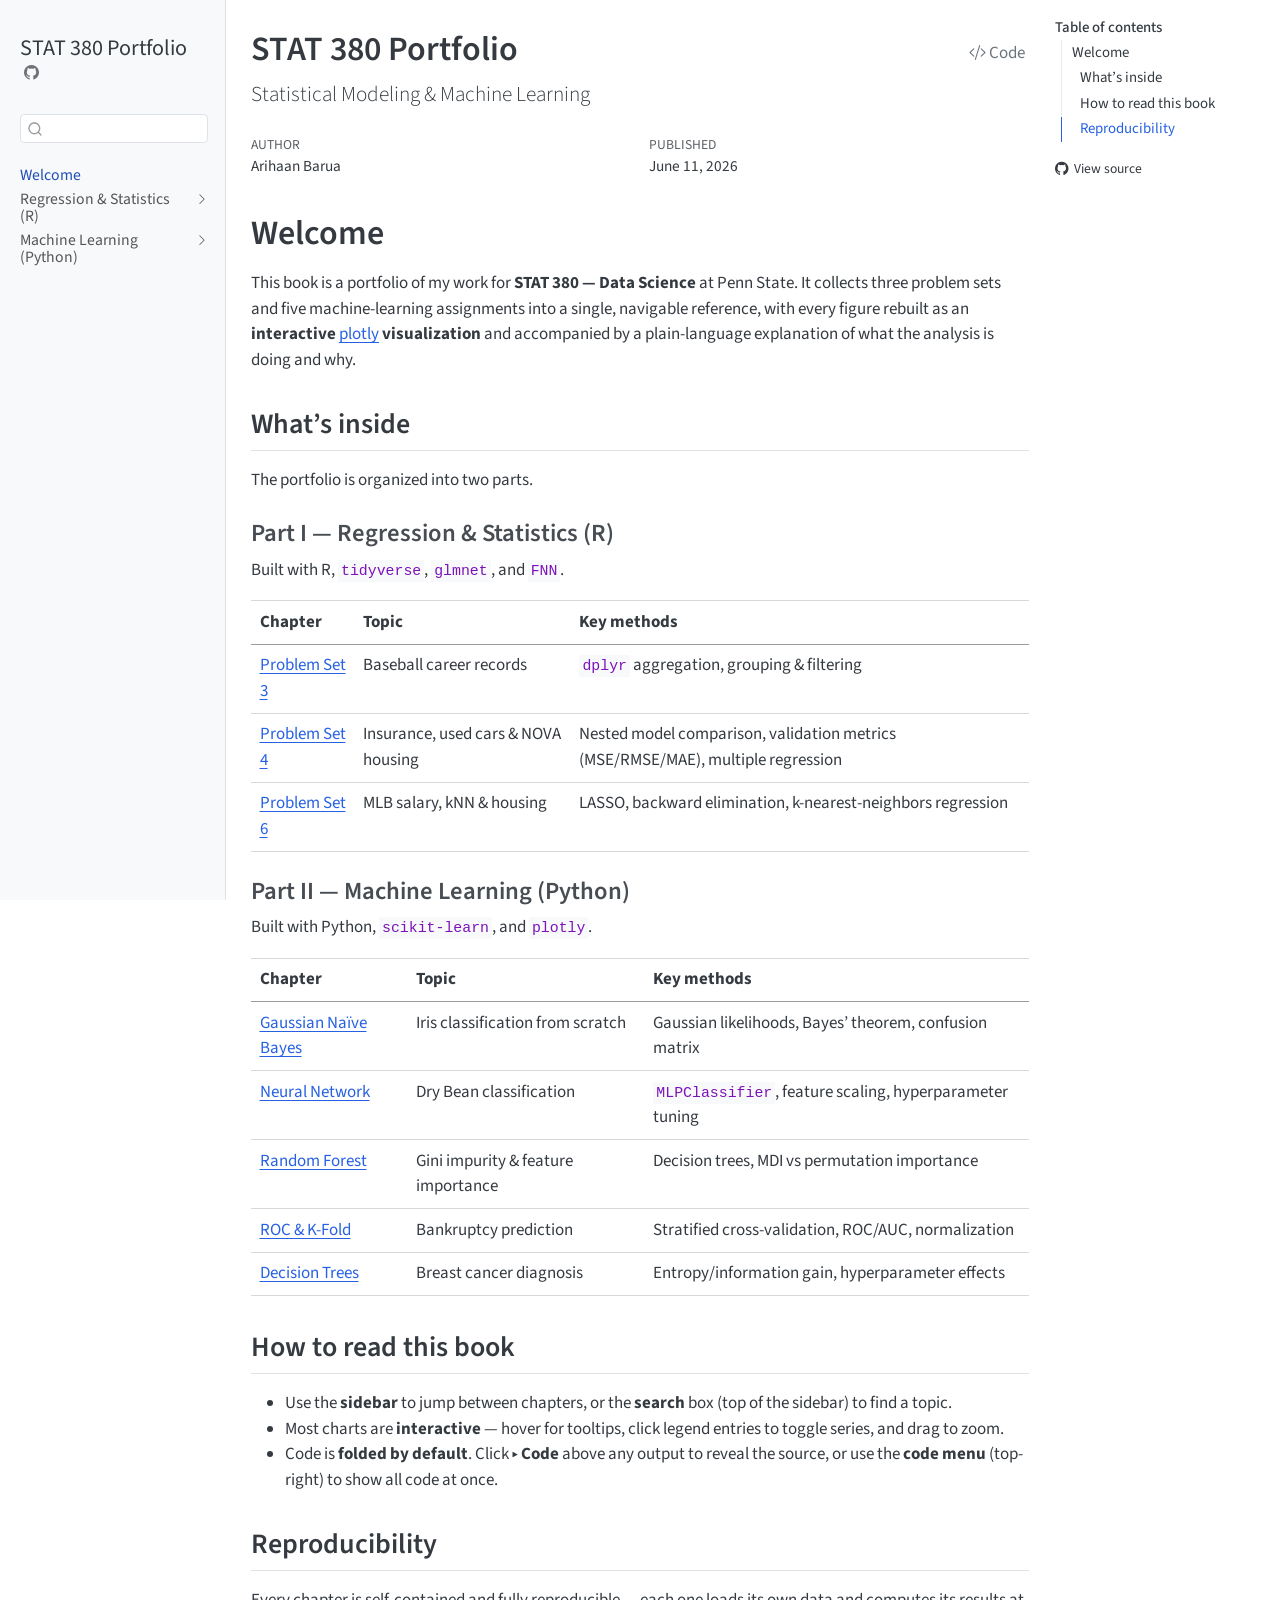
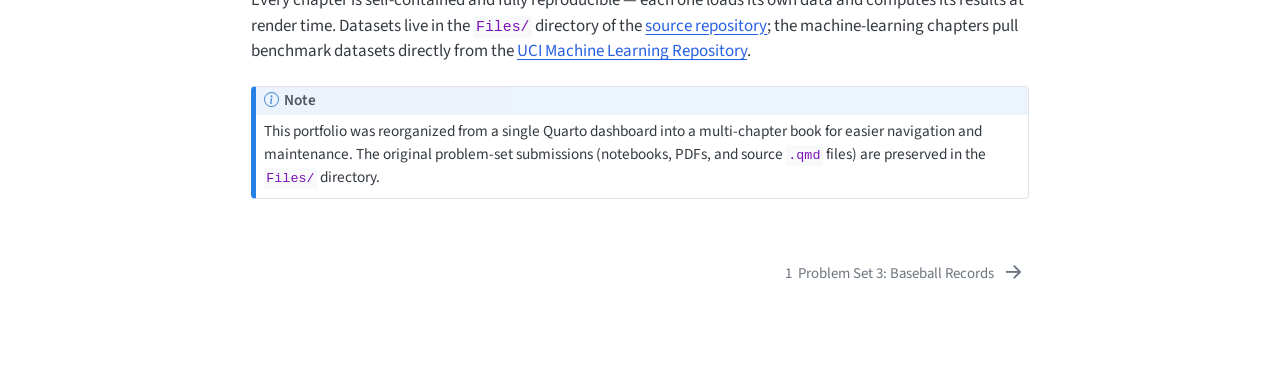
==== index.html @ 89897e80 "Built site for gh-pages" ====
<!DOCTYPE html>
<html xmlns="http://www.w3.org/1999/xhtml" lang="en" xml:lang="en"><head>

<meta charset="utf-8">
<meta name="generator" content="quarto-1.7.32">

<meta name="viewport" content="width=device-width, initial-scale=1.0, user-scalable=yes">

<meta name="author" content="Arihaan Barua">
<meta name="dcterms.date" content="2026-06-11">

<title>STAT 380 Portfolio</title>
<style>
code{white-space: pre-wrap;}
span.smallcaps{font-variant: small-caps;}
div.columns{display: flex; gap: min(4vw, 1.5em);}
div.column{flex: auto; overflow-x: auto;}
div.hanging-indent{margin-left: 1.5em; text-indent: -1.5em;}
ul.task-list{list-style: none;}
ul.task-list li input[type="checkbox"] {
  width: 0.8em;
  margin: 0 0.8em 0.2em -1em; /* quarto-specific, see https://github.com/quarto-dev/quarto-cli/issues/4556 */ 
  vertical-align: middle;
}
/* CSS for syntax highlighting */
html { -webkit-text-size-adjust: 100%; }
pre > code.sourceCode { white-space: pre; position: relative; }
pre > code.sourceCode > span { display: inline-block; line-height: 1.25; }
pre > code.sourceCode > span:empty { height: 1.2em; }
.sourceCode { overflow: visible; }
code.sourceCode > span { color: inherit; text-decoration: inherit; }
div.sourceCode { margin: 1em 0; }
pre.sourceCode { margin: 0; }
@media screen {
div.sourceCode { overflow: auto; }
}
@media print {
pre > code.sourceCode { white-space: pre-wrap; }
pre > code.sourceCode > span { text-indent: -5em; padding-left: 5em; }
}
pre.numberSource code
  { counter-reset: source-line 0; }
pre.numberSource code > span
  { position: relative; left: -4em; counter-increment: source-line; }
pre.numberSource code > span > a:first-child::before
  { content: counter(source-line);
    position: relative; left: -1em; text-align: right; vertical-align: baseline;
    border: none; display: inline-block;
    -webkit-touch-callout: none; -webkit-user-select: none;
    -khtml-user-select: none; -moz-user-select: none;
    -ms-user-select: none; user-select: none;
    padding: 0 4px; width: 4em;
  }
pre.numberSource { margin-left: 3em;  padding-left: 4px; }
div.sourceCode
  {   }
@media screen {
pre > code.sourceCode > span > a:first-child::before { text-decoration: underline; }
}
</style>


<script src="site_libs/quarto-nav/quarto-nav.js"></script>
<script src="site_libs/quarto-nav/headroom.min.js"></script>
<script src="site_libs/clipboard/clipboard.min.js"></script>
<script src="site_libs/quarto-search/autocomplete.umd.js"></script>
<script src="site_libs/quarto-search/fuse.min.js"></script>
<script src="site_libs/quarto-search/quarto-search.js"></script>
<meta name="quarto:offset" content="./">
<link href="./chapters/01-ps3-baseball.html" rel="next">
<script src="site_libs/quarto-html/quarto.js" type="module"></script>
<script src="site_libs/quarto-html/tabsets/tabsets.js" type="module"></script>
<script src="site_libs/quarto-html/popper.min.js"></script>
<script src="site_libs/quarto-html/tippy.umd.min.js"></script>
<script src="site_libs/quarto-html/anchor.min.js"></script>
<link href="site_libs/quarto-html/tippy.css" rel="stylesheet">
<link href="site_libs/quarto-html/quarto-syntax-highlighting-37eea08aefeeee20ff55810ff984fec1.css" rel="stylesheet" id="quarto-text-highlighting-styles">
<script src="site_libs/bootstrap/bootstrap.min.js"></script>
<link href="site_libs/bootstrap/bootstrap-icons.css" rel="stylesheet">
<link href="site_libs/bootstrap/bootstrap-7c182df944cab68895208bd4b7024654.min.css" rel="stylesheet" append-hash="true" id="quarto-bootstrap" data-mode="light">
<script id="quarto-search-options" type="application/json">{
  "location": "sidebar",
  "copy-button": false,
  "collapse-after": 3,
  "panel-placement": "start",
  "type": "textbox",
  "limit": 50,
  "keyboard-shortcut": [
    "f",
    "/",
    "s"
  ],
  "show-item-context": false,
  "language": {
    "search-no-results-text": "No results",
    "search-matching-documents-text": "matching documents",
    "search-copy-link-title": "Copy link to search",
    "search-hide-matches-text": "Hide additional matches",
    "search-more-match-text": "more match in this document",
    "search-more-matches-text": "more matches in this document",
    "search-clear-button-title": "Clear",
    "search-text-placeholder": "",
    "search-detached-cancel-button-title": "Cancel",
    "search-submit-button-title": "Submit",
    "search-label": "Search"
  }
}</script>


</head>

<body class="nav-sidebar docked quarto-light">

<div id="quarto-search-results"></div>
  <header id="quarto-header" class="headroom fixed-top">
  <nav class="quarto-secondary-nav">
    <div class="container-fluid d-flex">
      <button type="button" class="quarto-btn-toggle btn" data-bs-toggle="collapse" role="button" data-bs-target=".quarto-sidebar-collapse-item" aria-controls="quarto-sidebar" aria-expanded="false" aria-label="Toggle sidebar navigation" onclick="if (window.quartoToggleHeadroom) { window.quartoToggleHeadroom(); }">
        <i class="bi bi-layout-text-sidebar-reverse"></i>
      </button>
        <nav class="quarto-page-breadcrumbs" aria-label="breadcrumb"><ol class="breadcrumb"><li class="breadcrumb-item"><a href="./index.html">Welcome</a></li></ol></nav>
        <a class="flex-grow-1" role="navigation" data-bs-toggle="collapse" data-bs-target=".quarto-sidebar-collapse-item" aria-controls="quarto-sidebar" aria-expanded="false" aria-label="Toggle sidebar navigation" onclick="if (window.quartoToggleHeadroom) { window.quartoToggleHeadroom(); }">      
        </a>
      <button type="button" class="btn quarto-search-button" aria-label="Search" onclick="window.quartoOpenSearch();">
        <i class="bi bi-search"></i>
      </button>
    </div>
  </nav>
</header>
<!-- content -->
<div id="quarto-content" class="quarto-container page-columns page-rows-contents page-layout-article">
<!-- sidebar -->
  <nav id="quarto-sidebar" class="sidebar collapse collapse-horizontal quarto-sidebar-collapse-item sidebar-navigation docked overflow-auto">
    <div class="pt-lg-2 mt-2 text-left sidebar-header">
    <div class="sidebar-title mb-0 py-0">
      <a href="./">STAT 380 Portfolio</a> 
        <div class="sidebar-tools-main">
    <a href="https://github.com/arihaanbarua/stat380-portfolio" title="Source Code" class="quarto-navigation-tool px-1" aria-label="Source Code"><i class="bi bi-github"></i></a>
</div>
    </div>
      </div>
        <div class="mt-2 flex-shrink-0 align-items-center">
        <div class="sidebar-search">
        <div id="quarto-search" class="" title="Search"></div>
        </div>
        </div>
    <div class="sidebar-menu-container"> 
    <ul class="list-unstyled mt-1">
        <li class="sidebar-item">
  <div class="sidebar-item-container"> 
  <a href="./index.html" class="sidebar-item-text sidebar-link active">
 <span class="menu-text">Welcome</span></a>
  </div>
</li>
        <li class="sidebar-item sidebar-item-section">
      <div class="sidebar-item-container"> 
            <a class="sidebar-item-text sidebar-link text-start collapsed" data-bs-toggle="collapse" data-bs-target="#quarto-sidebar-section-1" role="navigation" aria-expanded="false">
 <span class="menu-text">Regression &amp; Statistics (R)</span></a>
          <a class="sidebar-item-toggle text-start collapsed" data-bs-toggle="collapse" data-bs-target="#quarto-sidebar-section-1" role="navigation" aria-expanded="false" aria-label="Toggle section">
            <i class="bi bi-chevron-right ms-2"></i>
          </a> 
      </div>
      <ul id="quarto-sidebar-section-1" class="collapse list-unstyled sidebar-section depth1 ">  
          <li class="sidebar-item">
  <div class="sidebar-item-container"> 
  <a href="./chapters/01-ps3-baseball.html" class="sidebar-item-text sidebar-link">
 <span class="menu-text"><span class="chapter-number">1</span>&nbsp; <span class="chapter-title">Problem Set 3: Baseball Records</span></span></a>
  </div>
</li>
          <li class="sidebar-item">
  <div class="sidebar-item-container"> 
  <a href="./chapters/02-ps4-regression.html" class="sidebar-item-text sidebar-link">
 <span class="menu-text"><span class="chapter-number">2</span>&nbsp; <span class="chapter-title">Problem Set 4: Insurance, Used Cars &amp; NOVA Housing</span></span></a>
  </div>
</li>
          <li class="sidebar-item">
  <div class="sidebar-item-container"> 
  <a href="./chapters/03-ps6-models.html" class="sidebar-item-text sidebar-link">
 <span class="menu-text"><span class="chapter-number">3</span>&nbsp; <span class="chapter-title">Problem Set 6: MLB Salary, kNN &amp; Housing</span></span></a>
  </div>
</li>
      </ul>
  </li>
        <li class="sidebar-item sidebar-item-section">
      <div class="sidebar-item-container"> 
            <a class="sidebar-item-text sidebar-link text-start collapsed" data-bs-toggle="collapse" data-bs-target="#quarto-sidebar-section-2" role="navigation" aria-expanded="false">
 <span class="menu-text">Machine Learning (Python)</span></a>
          <a class="sidebar-item-toggle text-start collapsed" data-bs-toggle="collapse" data-bs-target="#quarto-sidebar-section-2" role="navigation" aria-expanded="false" aria-label="Toggle section">
            <i class="bi bi-chevron-right ms-2"></i>
          </a> 
      </div>
      <ul id="quarto-sidebar-section-2" class="collapse list-unstyled sidebar-section depth1 ">  
          <li class="sidebar-item">
  <div class="sidebar-item-container"> 
  <a href="./chapters/04-naive-bayes.html" class="sidebar-item-text sidebar-link">
 <span class="menu-text"><span class="chapter-number">4</span>&nbsp; <span class="chapter-title">Gaussian Naïve Bayes</span></span></a>
  </div>
</li>
          <li class="sidebar-item">
  <div class="sidebar-item-container"> 
  <a href="./chapters/05-neural-network.html" class="sidebar-item-text sidebar-link">
 <span class="menu-text"><span class="chapter-number">5</span>&nbsp; <span class="chapter-title">Neural Network — Dry Bean Classification</span></span></a>
  </div>
</li>
          <li class="sidebar-item">
  <div class="sidebar-item-container"> 
  <a href="./chapters/06-random-forest.html" class="sidebar-item-text sidebar-link">
 <span class="menu-text"><span class="chapter-number">6</span>&nbsp; <span class="chapter-title">Random Forest — Gini &amp; Feature Importance</span></span></a>
  </div>
</li>
          <li class="sidebar-item">
  <div class="sidebar-item-container"> 
  <a href="./chapters/07-roc-kfold.html" class="sidebar-item-text sidebar-link">
 <span class="menu-text"><span class="chapter-number">7</span>&nbsp; <span class="chapter-title">ROC Curves &amp; K-Fold Cross-Validation</span></span></a>
  </div>
</li>
          <li class="sidebar-item">
  <div class="sidebar-item-container"> 
  <a href="./chapters/08-decision-trees.html" class="sidebar-item-text sidebar-link">
 <span class="menu-text"><span class="chapter-number">8</span>&nbsp; <span class="chapter-title">Decision Trees — Medical Diagnosis</span></span></a>
  </div>
</li>
      </ul>
  </li>
    </ul>
    </div>
</nav>
<div id="quarto-sidebar-glass" class="quarto-sidebar-collapse-item" data-bs-toggle="collapse" data-bs-target=".quarto-sidebar-collapse-item"></div>
<!-- margin-sidebar -->
    <div id="quarto-margin-sidebar" class="sidebar margin-sidebar">
        <nav id="TOC" role="doc-toc" class="toc-active">
    <h2 id="toc-title">Table of contents</h2>
   
  <ul>
  <li><a href="#welcome" id="toc-welcome" class="nav-link active" data-scroll-target="#welcome">Welcome</a>
  <ul class="collapse">
  <li><a href="#whats-inside" id="toc-whats-inside" class="nav-link" data-scroll-target="#whats-inside">What’s inside</a>
  <ul class="collapse">
  <li><a href="#part-i-regression-statistics-r" id="toc-part-i-regression-statistics-r" class="nav-link" data-scroll-target="#part-i-regression-statistics-r">Part I — Regression &amp; Statistics (R)</a></li>
  <li><a href="#part-ii-machine-learning-python" id="toc-part-ii-machine-learning-python" class="nav-link" data-scroll-target="#part-ii-machine-learning-python">Part II — Machine Learning (Python)</a></li>
  </ul></li>
  <li><a href="#how-to-read-this-book" id="toc-how-to-read-this-book" class="nav-link" data-scroll-target="#how-to-read-this-book">How to read this book</a></li>
  <li><a href="#reproducibility" id="toc-reproducibility" class="nav-link" data-scroll-target="#reproducibility">Reproducibility</a></li>
  </ul></li>
  </ul>
<div class="toc-actions"><ul><li><a href="https://github.com/arihaanbarua/stat380-portfolio/blob/main/index.qmd" class="toc-action"><i class="bi bi-github"></i>View source</a></li></ul></div></nav>
    </div>
<!-- main -->
<main class="content" id="quarto-document-content">

<header id="title-block-header" class="quarto-title-block default">
<div class="quarto-title">
<div class="quarto-title-block"><div><h1 class="title">STAT 380 Portfolio</h1><button type="button" class="btn code-tools-button" id="quarto-code-tools-source"><i class="bi"></i> Code</button></div></div>
<p class="subtitle lead">Statistical Modeling &amp; Machine Learning</p>
</div>



<div class="quarto-title-meta">

    <div>
    <div class="quarto-title-meta-heading">Author</div>
    <div class="quarto-title-meta-contents">
             <p>Arihaan Barua </p>
          </div>
  </div>
    
    <div>
    <div class="quarto-title-meta-heading">Published</div>
    <div class="quarto-title-meta-contents">
      <p class="date">June 11, 2026</p>
    </div>
  </div>
  
    
  </div>
  


</header>


<section id="welcome" class="level1 unnumbered">
<h1 class="unnumbered">Welcome</h1>
<p>This book is a portfolio of my work for <strong>STAT 380 — Data Science</strong> at Penn State. It collects three problem sets and five machine-learning assignments into a single, navigable reference, with every figure rebuilt as an <strong>interactive <a href="https://plotly.com/">plotly</a> visualization</strong> and accompanied by a plain-language explanation of what the analysis is doing and why.</p>
<section id="whats-inside" class="level2">
<h2 class="anchored" data-anchor-id="whats-inside">What’s inside</h2>
<p>The portfolio is organized into two parts.</p>
<section id="part-i-regression-statistics-r" class="level3">
<h3 class="anchored" data-anchor-id="part-i-regression-statistics-r">Part I — Regression &amp; Statistics (R)</h3>
<p>Built with R, <code>tidyverse</code>, <code>glmnet</code>, and <code>FNN</code>.</p>
<table class="caption-top table">
<thead>
<tr class="header">
<th>Chapter</th>
<th>Topic</th>
<th>Key methods</th>
</tr>
</thead>
<tbody>
<tr class="odd">
<td><a href="./chapters/01-ps3-baseball.html">Problem Set 3</a></td>
<td>Baseball career records</td>
<td><code>dplyr</code> aggregation, grouping &amp; filtering</td>
</tr>
<tr class="even">
<td><a href="./chapters/02-ps4-regression.html">Problem Set 4</a></td>
<td>Insurance, used cars &amp; NOVA housing</td>
<td>Nested model comparison, validation metrics (MSE/RMSE/MAE), multiple regression</td>
</tr>
<tr class="odd">
<td><a href="./chapters/03-ps6-models.html">Problem Set 6</a></td>
<td>MLB salary, kNN &amp; housing</td>
<td>LASSO, backward elimination, k-nearest-neighbors regression</td>
</tr>
</tbody>
</table>
</section>
<section id="part-ii-machine-learning-python" class="level3">
<h3 class="anchored" data-anchor-id="part-ii-machine-learning-python">Part II — Machine Learning (Python)</h3>
<p>Built with Python, <code>scikit-learn</code>, and <code>plotly</code>.</p>
<table class="caption-top table">
<thead>
<tr class="header">
<th>Chapter</th>
<th>Topic</th>
<th>Key methods</th>
</tr>
</thead>
<tbody>
<tr class="odd">
<td><a href="./chapters/04-naive-bayes.html">Gaussian Naïve Bayes</a></td>
<td>Iris classification from scratch</td>
<td>Gaussian likelihoods, Bayes’ theorem, confusion matrix</td>
</tr>
<tr class="even">
<td><a href="./chapters/05-neural-network.html">Neural Network</a></td>
<td>Dry Bean classification</td>
<td><code>MLPClassifier</code>, feature scaling, hyperparameter tuning</td>
</tr>
<tr class="odd">
<td><a href="./chapters/06-random-forest.html">Random Forest</a></td>
<td>Gini impurity &amp; feature importance</td>
<td>Decision trees, MDI vs permutation importance</td>
</tr>
<tr class="even">
<td><a href="./chapters/07-roc-kfold.html">ROC &amp; K-Fold</a></td>
<td>Bankruptcy prediction</td>
<td>Stratified cross-validation, ROC/AUC, normalization</td>
</tr>
<tr class="odd">
<td><a href="./chapters/08-decision-trees.html">Decision Trees</a></td>
<td>Breast cancer diagnosis</td>
<td>Entropy/information gain, hyperparameter effects</td>
</tr>
</tbody>
</table>
</section>
</section>
<section id="how-to-read-this-book" class="level2">
<h2 class="anchored" data-anchor-id="how-to-read-this-book">How to read this book</h2>
<ul>
<li>Use the <strong>sidebar</strong> to jump between chapters, or the <strong>search</strong> box (top of the sidebar) to find a topic.</li>
<li>Most charts are <strong>interactive</strong> — hover for tooltips, click legend entries to toggle series, and drag to zoom.</li>
<li>Code is <strong>folded by default</strong>. Click <strong>▸ Code</strong> above any output to reveal the source, or use the <strong>code menu</strong> (top-right) to show all code at once.</li>
</ul>
</section>
<section id="reproducibility" class="level2">
<h2 class="anchored" data-anchor-id="reproducibility">Reproducibility</h2>
<p>Every chapter is self-contained and fully reproducible — each one loads its own data and computes its results at render time. Datasets live in the <code>Files/</code> directory of the <a href="https://github.com/arihaanbarua/stat380-portfolio">source repository</a>; the machine-learning chapters pull benchmark datasets directly from the <a href="https://archive.ics.uci.edu/">UCI Machine Learning Repository</a>.</p>
<div class="callout callout-style-default callout-note callout-titled">
<div class="callout-header d-flex align-content-center">
<div class="callout-icon-container">
<i class="callout-icon"></i>
</div>
<div class="callout-title-container flex-fill">
Note
</div>
</div>
<div class="callout-body-container callout-body">
<p>This portfolio was reorganized from a single Quarto dashboard into a multi-chapter book for easier navigation and maintenance. The original problem-set submissions (notebooks, PDFs, and source <code>.qmd</code> files) are preserved in the <code>Files/</code> directory.</p>
</div>
</div>


<!-- -->

</section>
</section>

</main> <!-- /main -->
<script id="quarto-html-after-body" type="application/javascript">
  window.document.addEventListener("DOMContentLoaded", function (event) {
    const icon = "";
    const anchorJS = new window.AnchorJS();
    anchorJS.options = {
      placement: 'right',
      icon: icon
    };
    anchorJS.add('.anchored');
    const isCodeAnnotation = (el) => {
      for (const clz of el.classList) {
        if (clz.startsWith('code-annotation-')) {                     
          return true;
        }
      }
      return false;
    }
    const onCopySuccess = function(e) {
      // button target
      const button = e.trigger;
      // don't keep focus
      button.blur();
      // flash "checked"
      button.classList.add('code-copy-button-checked');
      var currentTitle = button.getAttribute("title");
      button.setAttribute("title", "Copied!");
      let tooltip;
      if (window.bootstrap) {
        button.setAttribute("data-bs-toggle", "tooltip");
        button.setAttribute("data-bs-placement", "left");
        button.setAttribute("data-bs-title", "Copied!");
        tooltip = new bootstrap.Tooltip(button, 
          { trigger: "manual", 
            customClass: "code-copy-button-tooltip",
            offset: [0, -8]});
        tooltip.show();    
      }
      setTimeout(function() {
        if (tooltip) {
          tooltip.hide();
          button.removeAttribute("data-bs-title");
          button.removeAttribute("data-bs-toggle");
          button.removeAttribute("data-bs-placement");
        }
        button.setAttribute("title", currentTitle);
        button.classList.remove('code-copy-button-checked');
      }, 1000);
      // clear code selection
      e.clearSelection();
    }
    const getTextToCopy = function(trigger) {
        const codeEl = trigger.previousElementSibling.cloneNode(true);
        for (const childEl of codeEl.children) {
          if (isCodeAnnotation(childEl)) {
            childEl.remove();
          }
        }
        return codeEl.innerText;
    }
    const clipboard = new window.ClipboardJS('.code-copy-button:not([data-in-quarto-modal])', {
      text: getTextToCopy
    });
    clipboard.on('success', onCopySuccess);
    if (window.document.getElementById('quarto-embedded-source-code-modal')) {
      const clipboardModal = new window.ClipboardJS('.code-copy-button[data-in-quarto-modal]', {
        text: getTextToCopy,
        container: window.document.getElementById('quarto-embedded-source-code-modal')
      });
      clipboardModal.on('success', onCopySuccess);
    }
    const viewSource = window.document.getElementById('quarto-view-source') ||
                       window.document.getElementById('quarto-code-tools-source');
    if (viewSource) {
      const sourceUrl = viewSource.getAttribute("data-quarto-source-url");
      viewSource.addEventListener("click", function(e) {
        if (sourceUrl) {
          // rstudio viewer pane
          if (/\bcapabilities=\b/.test(window.location)) {
            window.open(sourceUrl);
          } else {
            window.location.href = sourceUrl;
          }
        } else {
          const modal = new bootstrap.Modal(document.getElementById('quarto-embedded-source-code-modal'));
          modal.show();
        }
        return false;
      });
    }
    function toggleCodeHandler(show) {
      return function(e) {
        const detailsSrc = window.document.querySelectorAll(".cell > details > .sourceCode");
        for (let i=0; i<detailsSrc.length; i++) {
          const details = detailsSrc[i].parentElement;
          if (show) {
            details.open = true;
          } else {
            details.removeAttribute("open");
          }
        }
        const cellCodeDivs = window.document.querySelectorAll(".cell > .sourceCode");
        const fromCls = show ? "hidden" : "unhidden";
        const toCls = show ? "unhidden" : "hidden";
        for (let i=0; i<cellCodeDivs.length; i++) {
          const codeDiv = cellCodeDivs[i];
          if (codeDiv.classList.contains(fromCls)) {
            codeDiv.classList.remove(fromCls);
            codeDiv.classList.add(toCls);
          } 
        }
        return false;
      }
    }
    const hideAllCode = window.document.getElementById("quarto-hide-all-code");
    if (hideAllCode) {
      hideAllCode.addEventListener("click", toggleCodeHandler(false));
    }
    const showAllCode = window.document.getElementById("quarto-show-all-code");
    if (showAllCode) {
      showAllCode.addEventListener("click", toggleCodeHandler(true));
    }
      var localhostRegex = new RegExp(/^(?:http|https):\/\/localhost\:?[0-9]*\//);
      var mailtoRegex = new RegExp(/^mailto:/);
        var filterRegex = new RegExp('/' + window.location.host + '/');
      var isInternal = (href) => {
          return filterRegex.test(href) || localhostRegex.test(href) || mailtoRegex.test(href);
      }
      // Inspect non-navigation links and adorn them if external
     var links = window.document.querySelectorAll('a[href]:not(.nav-link):not(.navbar-brand):not(.toc-action):not(.sidebar-link):not(.sidebar-item-toggle):not(.pagination-link):not(.no-external):not([aria-hidden]):not(.dropdown-item):not(.quarto-navigation-tool):not(.about-link)');
      for (var i=0; i<links.length; i++) {
        const link = links[i];
        if (!isInternal(link.href)) {
          // undo the damage that might have been done by quarto-nav.js in the case of
          // links that we want to consider external
          if (link.dataset.originalHref !== undefined) {
            link.href = link.dataset.originalHref;
          }
        }
      }
    function tippyHover(el, contentFn, onTriggerFn, onUntriggerFn) {
      const config = {
        allowHTML: true,
        maxWidth: 500,
        delay: 100,
        arrow: false,
        appendTo: function(el) {
            return el.parentElement;
        },
        interactive: true,
        interactiveBorder: 10,
        theme: 'quarto',
        placement: 'bottom-start',
      };
      if (contentFn) {
        config.content = contentFn;
      }
      if (onTriggerFn) {
        config.onTrigger = onTriggerFn;
      }
      if (onUntriggerFn) {
        config.onUntrigger = onUntriggerFn;
      }
      window.tippy(el, config); 
    }
    const noterefs = window.document.querySelectorAll('a[role="doc-noteref"]');
    for (var i=0; i<noterefs.length; i++) {
      const ref = noterefs[i];
      tippyHover(ref, function() {
        // use id or data attribute instead here
        let href = ref.getAttribute('data-footnote-href') || ref.getAttribute('href');
        try { href = new URL(href).hash; } catch {}
        const id = href.replace(/^#\/?/, "");
        const note = window.document.getElementById(id);
        if (note) {
          return note.innerHTML;
        } else {
          return "";
        }
      });
    }
    const xrefs = window.document.querySelectorAll('a.quarto-xref');
    const processXRef = (id, note) => {
      // Strip column container classes
      const stripColumnClz = (el) => {
        el.classList.remove("page-full", "page-columns");
        if (el.children) {
          for (const child of el.children) {
            stripColumnClz(child);
          }
        }
      }
      stripColumnClz(note)
      if (id === null || id.startsWith('sec-')) {
        // Special case sections, only their first couple elements
        const container = document.createElement("div");
        if (note.children && note.children.length > 2) {
          container.appendChild(note.children[0].cloneNode(true));
          for (let i = 1; i < note.children.length; i++) {
            const child = note.children[i];
            if (child.tagName === "P" && child.innerText === "") {
              continue;
            } else {
              container.appendChild(child.cloneNode(true));
              break;
            }
          }
          if (window.Quarto?.typesetMath) {
            window.Quarto.typesetMath(container);
          }
          return container.innerHTML
        } else {
          if (window.Quarto?.typesetMath) {
            window.Quarto.typesetMath(note);
          }
          return note.innerHTML;
        }
      } else {
        // Remove any anchor links if they are present
        const anchorLink = note.querySelector('a.anchorjs-link');
        if (anchorLink) {
          anchorLink.remove();
        }
        if (window.Quarto?.typesetMath) {
          window.Quarto.typesetMath(note);
        }
        if (note.classList.contains("callout")) {
          return note.outerHTML;
        } else {
          return note.innerHTML;
        }
      }
    }
    for (var i=0; i<xrefs.length; i++) {
      const xref = xrefs[i];
      tippyHover(xref, undefined, function(instance) {
        instance.disable();
        let url = xref.getAttribute('href');
        let hash = undefined; 
        if (url.startsWith('#')) {
          hash = url;
        } else {
          try { hash = new URL(url).hash; } catch {}
        }
        if (hash) {
          const id = hash.replace(/^#\/?/, "");
          const note = window.document.getElementById(id);
          if (note !== null) {
            try {
              const html = processXRef(id, note.cloneNode(true));
              instance.setContent(html);
            } finally {
              instance.enable();
              instance.show();
            }
          } else {
            // See if we can fetch this
            fetch(url.split('#')[0])
            .then(res => res.text())
            .then(html => {
              const parser = new DOMParser();
              const htmlDoc = parser.parseFromString(html, "text/html");
              const note = htmlDoc.getElementById(id);
              if (note !== null) {
                const html = processXRef(id, note);
                instance.setContent(html);
              } 
            }).finally(() => {
              instance.enable();
              instance.show();
            });
          }
        } else {
          // See if we can fetch a full url (with no hash to target)
          // This is a special case and we should probably do some content thinning / targeting
          fetch(url)
          .then(res => res.text())
          .then(html => {
            const parser = new DOMParser();
            const htmlDoc = parser.parseFromString(html, "text/html");
            const note = htmlDoc.querySelector('main.content');
            if (note !== null) {
              // This should only happen for chapter cross references
              // (since there is no id in the URL)
              // remove the first header
              if (note.children.length > 0 && note.children[0].tagName === "HEADER") {
                note.children[0].remove();
              }
              const html = processXRef(null, note);
              instance.setContent(html);
            } 
          }).finally(() => {
            instance.enable();
            instance.show();
          });
        }
      }, function(instance) {
      });
    }
        let selectedAnnoteEl;
        const selectorForAnnotation = ( cell, annotation) => {
          let cellAttr = 'data-code-cell="' + cell + '"';
          let lineAttr = 'data-code-annotation="' +  annotation + '"';
          const selector = 'span[' + cellAttr + '][' + lineAttr + ']';
          return selector;
        }
        const selectCodeLines = (annoteEl) => {
          const doc = window.document;
          const targetCell = annoteEl.getAttribute("data-target-cell");
          const targetAnnotation = annoteEl.getAttribute("data-target-annotation");
          const annoteSpan = window.document.querySelector(selectorForAnnotation(targetCell, targetAnnotation));
          const lines = annoteSpan.getAttribute("data-code-lines").split(",");
          const lineIds = lines.map((line) => {
            return targetCell + "-" + line;
          })
          let top = null;
          let height = null;
          let parent = null;
          if (lineIds.length > 0) {
              //compute the position of the single el (top and bottom and make a div)
              const el = window.document.getElementById(lineIds[0]);
              top = el.offsetTop;
              height = el.offsetHeight;
              parent = el.parentElement.parentElement;
            if (lineIds.length > 1) {
              const lastEl = window.document.getElementById(lineIds[lineIds.length - 1]);
              const bottom = lastEl.offsetTop + lastEl.offsetHeight;
              height = bottom - top;
            }
            if (top !== null && height !== null && parent !== null) {
              // cook up a div (if necessary) and position it 
              let div = window.document.getElementById("code-annotation-line-highlight");
              if (div === null) {
                div = window.document.createElement("div");
                div.setAttribute("id", "code-annotation-line-highlight");
                div.style.position = 'absolute';
                parent.appendChild(div);
              }
              div.style.top = top - 2 + "px";
              div.style.height = height + 4 + "px";
              div.style.left = 0;
              let gutterDiv = window.document.getElementById("code-annotation-line-highlight-gutter");
              if (gutterDiv === null) {
                gutterDiv = window.document.createElement("div");
                gutterDiv.setAttribute("id", "code-annotation-line-highlight-gutter");
                gutterDiv.style.position = 'absolute';
                const codeCell = window.document.getElementById(targetCell);
                const gutter = codeCell.querySelector('.code-annotation-gutter');
                gutter.appendChild(gutterDiv);
              }
              gutterDiv.style.top = top - 2 + "px";
              gutterDiv.style.height = height + 4 + "px";
            }
            selectedAnnoteEl = annoteEl;
          }
        };
        const unselectCodeLines = () => {
          const elementsIds = ["code-annotation-line-highlight", "code-annotation-line-highlight-gutter"];
          elementsIds.forEach((elId) => {
            const div = window.document.getElementById(elId);
            if (div) {
              div.remove();
            }
          });
          selectedAnnoteEl = undefined;
        };
          // Handle positioning of the toggle
      window.addEventListener(
        "resize",
        throttle(() => {
          elRect = undefined;
          if (selectedAnnoteEl) {
            selectCodeLines(selectedAnnoteEl);
          }
        }, 10)
      );
      function throttle(fn, ms) {
      let throttle = false;
      let timer;
        return (...args) => {
          if(!throttle) { // first call gets through
              fn.apply(this, args);
              throttle = true;
          } else { // all the others get throttled
              if(timer) clearTimeout(timer); // cancel #2
              timer = setTimeout(() => {
                fn.apply(this, args);
                timer = throttle = false;
              }, ms);
          }
        };
      }
        // Attach click handler to the DT
        const annoteDls = window.document.querySelectorAll('dt[data-target-cell]');
        for (const annoteDlNode of annoteDls) {
          annoteDlNode.addEventListener('click', (event) => {
            const clickedEl = event.target;
            if (clickedEl !== selectedAnnoteEl) {
              unselectCodeLines();
              const activeEl = window.document.querySelector('dt[data-target-cell].code-annotation-active');
              if (activeEl) {
                activeEl.classList.remove('code-annotation-active');
              }
              selectCodeLines(clickedEl);
              clickedEl.classList.add('code-annotation-active');
            } else {
              // Unselect the line
              unselectCodeLines();
              clickedEl.classList.remove('code-annotation-active');
            }
          });
        }
    const findCites = (el) => {
      const parentEl = el.parentElement;
      if (parentEl) {
        const cites = parentEl.dataset.cites;
        if (cites) {
          return {
            el,
            cites: cites.split(' ')
          };
        } else {
          return findCites(el.parentElement)
        }
      } else {
        return undefined;
      }
    };
    var bibliorefs = window.document.querySelectorAll('a[role="doc-biblioref"]');
    for (var i=0; i<bibliorefs.length; i++) {
      const ref = bibliorefs[i];
      const citeInfo = findCites(ref);
      if (citeInfo) {
        tippyHover(citeInfo.el, function() {
          var popup = window.document.createElement('div');
          citeInfo.cites.forEach(function(cite) {
            var citeDiv = window.document.createElement('div');
            citeDiv.classList.add('hanging-indent');
            citeDiv.classList.add('csl-entry');
            var biblioDiv = window.document.getElementById('ref-' + cite);
            if (biblioDiv) {
              citeDiv.innerHTML = biblioDiv.innerHTML;
            }
            popup.appendChild(citeDiv);
          });
          return popup.innerHTML;
        });
      }
    }
  });
  </script>
<nav class="page-navigation">
  <div class="nav-page nav-page-previous">
  </div>
  <div class="nav-page nav-page-next">
      <a href="./chapters/01-ps3-baseball.html" class="pagination-link" aria-label="Problem Set 3: Baseball Records">
        <span class="nav-page-text"><span class="chapter-number">1</span>&nbsp; <span class="chapter-title">Problem Set 3: Baseball Records</span></span> <i class="bi bi-arrow-right-short"></i>
      </a>
  </div>
</nav><div class="modal fade" id="quarto-embedded-source-code-modal" tabindex="-1" aria-labelledby="quarto-embedded-source-code-modal-label" aria-hidden="true"><div class="modal-dialog modal-dialog-scrollable"><div class="modal-content"><div class="modal-header"><h5 class="modal-title" id="quarto-embedded-source-code-modal-label">Source Code</h5><button class="btn-close" data-bs-dismiss="modal"></button></div><div class="modal-body"><div class="">
<div class="sourceCode" id="cb1" data-shortcodes="false"><pre class="sourceCode markdown code-with-copy"><code class="sourceCode markdown"><span id="cb1-1"><a href="#cb1-1" aria-hidden="true" tabindex="-1"></a><span class="fu"># Welcome {.unnumbered}</span></span>
<span id="cb1-2"><a href="#cb1-2" aria-hidden="true" tabindex="-1"></a></span>
<span id="cb1-3"><a href="#cb1-3" aria-hidden="true" tabindex="-1"></a>This book is a portfolio of my work for **STAT 380 — Data Science** at Penn State. It collects three problem sets and five machine-learning assignments into a single, navigable reference, with every figure rebuilt as an **interactive [plotly](https://plotly.com/) visualization** and accompanied by a plain-language explanation of what the analysis is doing and why.</span>
<span id="cb1-4"><a href="#cb1-4" aria-hidden="true" tabindex="-1"></a></span>
<span id="cb1-5"><a href="#cb1-5" aria-hidden="true" tabindex="-1"></a><span class="fu">## What's inside</span></span>
<span id="cb1-6"><a href="#cb1-6" aria-hidden="true" tabindex="-1"></a></span>
<span id="cb1-7"><a href="#cb1-7" aria-hidden="true" tabindex="-1"></a>The portfolio is organized into two parts.</span>
<span id="cb1-8"><a href="#cb1-8" aria-hidden="true" tabindex="-1"></a></span>
<span id="cb1-9"><a href="#cb1-9" aria-hidden="true" tabindex="-1"></a><span class="fu">### Part I — Regression &amp; Statistics (R)</span></span>
<span id="cb1-10"><a href="#cb1-10" aria-hidden="true" tabindex="-1"></a></span>
<span id="cb1-11"><a href="#cb1-11" aria-hidden="true" tabindex="-1"></a>Built with R, <span class="in">`tidyverse`</span>, <span class="in">`glmnet`</span>, and <span class="in">`FNN`</span>.</span>
<span id="cb1-12"><a href="#cb1-12" aria-hidden="true" tabindex="-1"></a></span>
<span id="cb1-13"><a href="#cb1-13" aria-hidden="true" tabindex="-1"></a><span class="pp">|</span> Chapter <span class="pp">|</span> Topic <span class="pp">|</span> Key methods <span class="pp">|</span></span>
<span id="cb1-14"><a href="#cb1-14" aria-hidden="true" tabindex="-1"></a><span class="pp">|---|---|---|</span></span>
<span id="cb1-15"><a href="#cb1-15" aria-hidden="true" tabindex="-1"></a><span class="pp">|</span> <span class="co">[</span><span class="ot">Problem Set 3</span><span class="co">](chapters/01-ps3-baseball.qmd)</span> <span class="pp">|</span> Baseball career records <span class="pp">|</span> <span class="in">`dplyr`</span> aggregation, grouping &amp; filtering <span class="pp">|</span></span>
<span id="cb1-16"><a href="#cb1-16" aria-hidden="true" tabindex="-1"></a><span class="pp">|</span> <span class="co">[</span><span class="ot">Problem Set 4</span><span class="co">](chapters/02-ps4-regression.qmd)</span> <span class="pp">|</span> Insurance, used cars &amp; NOVA housing <span class="pp">|</span> Nested model comparison, validation metrics (MSE/RMSE/MAE), multiple regression <span class="pp">|</span></span>
<span id="cb1-17"><a href="#cb1-17" aria-hidden="true" tabindex="-1"></a><span class="pp">|</span> <span class="co">[</span><span class="ot">Problem Set 6</span><span class="co">](chapters/03-ps6-models.qmd)</span> <span class="pp">|</span> MLB salary, kNN &amp; housing <span class="pp">|</span> LASSO, backward elimination, k-nearest-neighbors regression <span class="pp">|</span></span>
<span id="cb1-18"><a href="#cb1-18" aria-hidden="true" tabindex="-1"></a></span>
<span id="cb1-19"><a href="#cb1-19" aria-hidden="true" tabindex="-1"></a><span class="fu">### Part II — Machine Learning (Python)</span></span>
<span id="cb1-20"><a href="#cb1-20" aria-hidden="true" tabindex="-1"></a></span>
<span id="cb1-21"><a href="#cb1-21" aria-hidden="true" tabindex="-1"></a>Built with Python, <span class="in">`scikit-learn`</span>, and <span class="in">`plotly`</span>.</span>
<span id="cb1-22"><a href="#cb1-22" aria-hidden="true" tabindex="-1"></a></span>
<span id="cb1-23"><a href="#cb1-23" aria-hidden="true" tabindex="-1"></a><span class="pp">|</span> Chapter <span class="pp">|</span> Topic <span class="pp">|</span> Key methods <span class="pp">|</span></span>
<span id="cb1-24"><a href="#cb1-24" aria-hidden="true" tabindex="-1"></a><span class="pp">|---|---|---|</span></span>
<span id="cb1-25"><a href="#cb1-25" aria-hidden="true" tabindex="-1"></a><span class="pp">|</span> <span class="co">[</span><span class="ot">Gaussian Naïve Bayes</span><span class="co">](chapters/04-naive-bayes.qmd)</span> <span class="pp">|</span> Iris classification from scratch <span class="pp">|</span> Gaussian likelihoods, Bayes' theorem, confusion matrix <span class="pp">|</span></span>
<span id="cb1-26"><a href="#cb1-26" aria-hidden="true" tabindex="-1"></a><span class="pp">|</span> <span class="co">[</span><span class="ot">Neural Network</span><span class="co">](chapters/05-neural-network.qmd)</span> <span class="pp">|</span> Dry Bean classification <span class="pp">|</span> <span class="in">`MLPClassifier`</span>, feature scaling, hyperparameter tuning <span class="pp">|</span></span>
<span id="cb1-27"><a href="#cb1-27" aria-hidden="true" tabindex="-1"></a><span class="pp">|</span> <span class="co">[</span><span class="ot">Random Forest</span><span class="co">](chapters/06-random-forest.qmd)</span> <span class="pp">|</span> Gini impurity &amp; feature importance <span class="pp">|</span> Decision trees, MDI vs permutation importance <span class="pp">|</span></span>
<span id="cb1-28"><a href="#cb1-28" aria-hidden="true" tabindex="-1"></a><span class="pp">|</span> <span class="co">[</span><span class="ot">ROC &amp; K-Fold</span><span class="co">](chapters/07-roc-kfold.qmd)</span> <span class="pp">|</span> Bankruptcy prediction <span class="pp">|</span> Stratified cross-validation, ROC/AUC, normalization <span class="pp">|</span></span>
<span id="cb1-29"><a href="#cb1-29" aria-hidden="true" tabindex="-1"></a><span class="pp">|</span> <span class="co">[</span><span class="ot">Decision Trees</span><span class="co">](chapters/08-decision-trees.qmd)</span> <span class="pp">|</span> Breast cancer diagnosis <span class="pp">|</span> Entropy/information gain, hyperparameter effects <span class="pp">|</span></span>
<span id="cb1-30"><a href="#cb1-30" aria-hidden="true" tabindex="-1"></a></span>
<span id="cb1-31"><a href="#cb1-31" aria-hidden="true" tabindex="-1"></a><span class="fu">## How to read this book</span></span>
<span id="cb1-32"><a href="#cb1-32" aria-hidden="true" tabindex="-1"></a></span>
<span id="cb1-33"><a href="#cb1-33" aria-hidden="true" tabindex="-1"></a><span class="ss">- </span>Use the **sidebar** to jump between chapters, or the **search** box (top of the sidebar) to find a topic.</span>
<span id="cb1-34"><a href="#cb1-34" aria-hidden="true" tabindex="-1"></a><span class="ss">- </span>Most charts are **interactive** — hover for tooltips, click legend entries to toggle series, and drag to zoom.</span>
<span id="cb1-35"><a href="#cb1-35" aria-hidden="true" tabindex="-1"></a><span class="ss">- </span>Code is **folded by default**. Click **▸ Code** above any output to reveal the source, or use the **code menu** (top-right) to show all code at once.</span>
<span id="cb1-36"><a href="#cb1-36" aria-hidden="true" tabindex="-1"></a></span>
<span id="cb1-37"><a href="#cb1-37" aria-hidden="true" tabindex="-1"></a><span class="fu">## Reproducibility</span></span>
<span id="cb1-38"><a href="#cb1-38" aria-hidden="true" tabindex="-1"></a></span>
<span id="cb1-39"><a href="#cb1-39" aria-hidden="true" tabindex="-1"></a>Every chapter is self-contained and fully reproducible — each one loads its own data and computes its results at render time. Datasets live in the <span class="in">`Files/`</span> directory of the <span class="co">[</span><span class="ot">source repository</span><span class="co">](https://github.com/arihaanbarua/stat380-portfolio)</span>; the machine-learning chapters pull benchmark datasets directly from the <span class="co">[</span><span class="ot">UCI Machine Learning Repository</span><span class="co">](https://archive.ics.uci.edu/)</span>.</span>
<span id="cb1-40"><a href="#cb1-40" aria-hidden="true" tabindex="-1"></a></span>
<span id="cb1-41"><a href="#cb1-41" aria-hidden="true" tabindex="-1"></a>::: {.callout-note}</span>
<span id="cb1-42"><a href="#cb1-42" aria-hidden="true" tabindex="-1"></a>This portfolio was reorganized from a single Quarto dashboard into a multi-chapter book for easier navigation and maintenance. The original problem-set submissions (notebooks, PDFs, and source <span class="in">`.qmd`</span> files) are preserved in the <span class="in">`Files/`</span> directory.</span>
<span id="cb1-43"><a href="#cb1-43" aria-hidden="true" tabindex="-1"></a>:::</span></code><button title="Copy to Clipboard" class="code-copy-button" data-in-quarto-modal=""><i class="bi"></i></button></pre></div>
</div></div></div></div></div>
</div> <!-- /content -->




<footer class="footer"><div class="nav-footer"><div class="nav-footer-center"><div class="toc-actions d-sm-block d-md-none"><ul><li><a href="https://github.com/arihaanbarua/stat380-portfolio/blob/main/index.qmd" class="toc-action"><i class="bi bi-github"></i>View source</a></li></ul></div></div></div></footer></body></html>
---- site_libs/quarto-html/tippy.css ----
.tippy-box[data-animation=fade][data-state=hidden]{opacity:0}[data-tippy-root]{max-width:calc(100vw - 10px)}.tippy-box{position:relative;background-color:#333;color:#fff;border-radius:4px;font-size:14px;line-height:1.4;white-space:normal;outline:0;transition-property:transform,visibility,opacity}.tippy-box[data-placement^=top]>.tippy-arrow{bottom:0}.tippy-box[data-placement^=top]>.tippy-arrow:before{bottom:-7px;left:0;border-width:8px 8px 0;border-top-color:initial;transform-origin:center top}.tippy-box[data-placement^=bottom]>.tippy-arrow{top:0}.tippy-box[data-placement^=bottom]>.tippy-arrow:before{top:-7px;left:0;border-width:0 8px 8px;border-bottom-color:initial;transform-origin:center bottom}.tippy-box[data-placement^=left]>.tippy-arrow{right:0}.tippy-box[data-placement^=left]>.tippy-arrow:before{border-width:8px 0 8px 8px;border-left-color:initial;right:-7px;transform-origin:center left}.tippy-box[data-placement^=right]>.tippy-arrow{left:0}.tippy-box[data-placement^=right]>.tippy-arrow:before{left:-7px;border-width:8px 8px 8px 0;border-right-color:initial;transform-origin:center right}.tippy-box[data-inertia][data-state=visible]{transition-timing-function:cubic-bezier(.54,1.5,.38,1.11)}.tippy-arrow{width:16px;height:16px;color:#333}.tippy-arrow:before{content:"";position:absolute;border-color:transparent;border-style:solid}.tippy-content{position:relative;padding:5px 9px;z-index:1}
---- site_libs/quarto-html/quarto-syntax-highlighting-37eea08aefeeee20ff55810ff984fec1.css ----
/* quarto syntax highlight colors */
:root {
  --quarto-hl-ot-color: #003B4F;
  --quarto-hl-at-color: #657422;
  --quarto-hl-ss-color: #20794D;
  --quarto-hl-an-color: #5E5E5E;
  --quarto-hl-fu-color: #4758AB;
  --quarto-hl-st-color: #20794D;
  --quarto-hl-cf-color: #003B4F;
  --quarto-hl-op-color: #5E5E5E;
  --quarto-hl-er-color: #AD0000;
  --quarto-hl-bn-color: #AD0000;
  --quarto-hl-al-color: #AD0000;
  --quarto-hl-va-color: #111111;
  --quarto-hl-bu-color: inherit;
  --quarto-hl-ex-color: inherit;
  --quarto-hl-pp-color: #AD0000;
  --quarto-hl-in-color: #5E5E5E;
  --quarto-hl-vs-color: #20794D;
  --quarto-hl-wa-color: #5E5E5E;
  --quarto-hl-do-color: #5E5E5E;
  --quarto-hl-im-color: #00769E;
  --quarto-hl-ch-color: #20794D;
  --quarto-hl-dt-color: #AD0000;
  --quarto-hl-fl-color: #AD0000;
  --quarto-hl-co-color: #5E5E5E;
  --quarto-hl-cv-color: #5E5E5E;
  --quarto-hl-cn-color: #8f5902;
  --quarto-hl-sc-color: #5E5E5E;
  --quarto-hl-dv-color: #AD0000;
  --quarto-hl-kw-color: #003B4F;
}

/* other quarto variables */
:root {
  --quarto-font-monospace: SFMono-Regular, Menlo, Monaco, Consolas, "Liberation Mono", "Courier New", monospace;
}

/* syntax highlight based on Pandoc's rules */
pre > code.sourceCode > span {
  color: #003B4F;
}

code.sourceCode > span {
  color: #003B4F;
}

div.sourceCode,
div.sourceCode pre.sourceCode {
  color: #003B4F;
}

/* Normal */
code span {
  color: #003B4F;
}

/* Alert */
code span.al {
  color: #AD0000;
  font-style: inherit;
}

/* Annotation */
code span.an {
  color: #5E5E5E;
  font-style: inherit;
}

/* Attribute */
code span.at {
  color: #657422;
  font-style: inherit;
}

/* BaseN */
code span.bn {
  color: #AD0000;
  font-style: inherit;
}

/* BuiltIn */
code span.bu {
  font-style: inherit;
}

/* ControlFlow */
code span.cf {
  color: #003B4F;
  font-weight: bold;
  font-style: inherit;
}

/* Char */
code span.ch {
  color: #20794D;
  font-style: inherit;
}

/* Constant */
code span.cn {
  color: #8f5902;
  font-style: inherit;
}

/* Comment */
code span.co {
  color: #5E5E5E;
  font-style: inherit;
}

/* CommentVar */
code span.cv {
  color: #5E5E5E;
  font-style: italic;
}

/* Documentation */
code span.do {
  color: #5E5E5E;
  font-style: italic;
}

/* DataType */
code span.dt {
  color: #AD0000;
  font-style: inherit;
}

/* DecVal */
code span.dv {
  color: #AD0000;
  font-style: inherit;
}

/* Error */
code span.er {
  color: #AD0000;
  font-style: inherit;
}

/* Extension */
code span.ex {
  font-style: inherit;
}

/* Float */
code span.fl {
  color: #AD0000;
  font-style: inherit;
}

/* Function */
code span.fu {
  color: #4758AB;
  font-style: inherit;
}

/* Import */
code span.im {
  color: #00769E;
  font-style: inherit;
}

/* Information */
code span.in {
  color: #5E5E5E;
  font-style: inherit;
}

/* Keyword */
code span.kw {
  color: #003B4F;
  font-weight: bold;
  font-style: inherit;
}

/* Operator */
code span.op {
  color: #5E5E5E;
  font-style: inherit;
}

/* Other */
code span.ot {
  color: #003B4F;
  font-style: inherit;
}

/* Preprocessor */
code span.pp {
  color: #AD0000;
  font-style: inherit;
}

/* SpecialChar */
code span.sc {
  color: #5E5E5E;
  font-style: inherit;
}

/* SpecialString */
code span.ss {
  color: #20794D;
  font-style: inherit;
}

/* String */
code span.st {
  color: #20794D;
  font-style: inherit;
}

/* Variable */
code span.va {
  color: #111111;
  font-style: inherit;
}

/* VerbatimString */
code span.vs {
  color: #20794D;
  font-style: inherit;
}

/* Warning */
code span.wa {
  color: #5E5E5E;
  font-style: italic;
}

.prevent-inlining {
  content: "</";
}

/*# sourceMappingURL=27d3d809615f7771493d095567f04340.css.map */
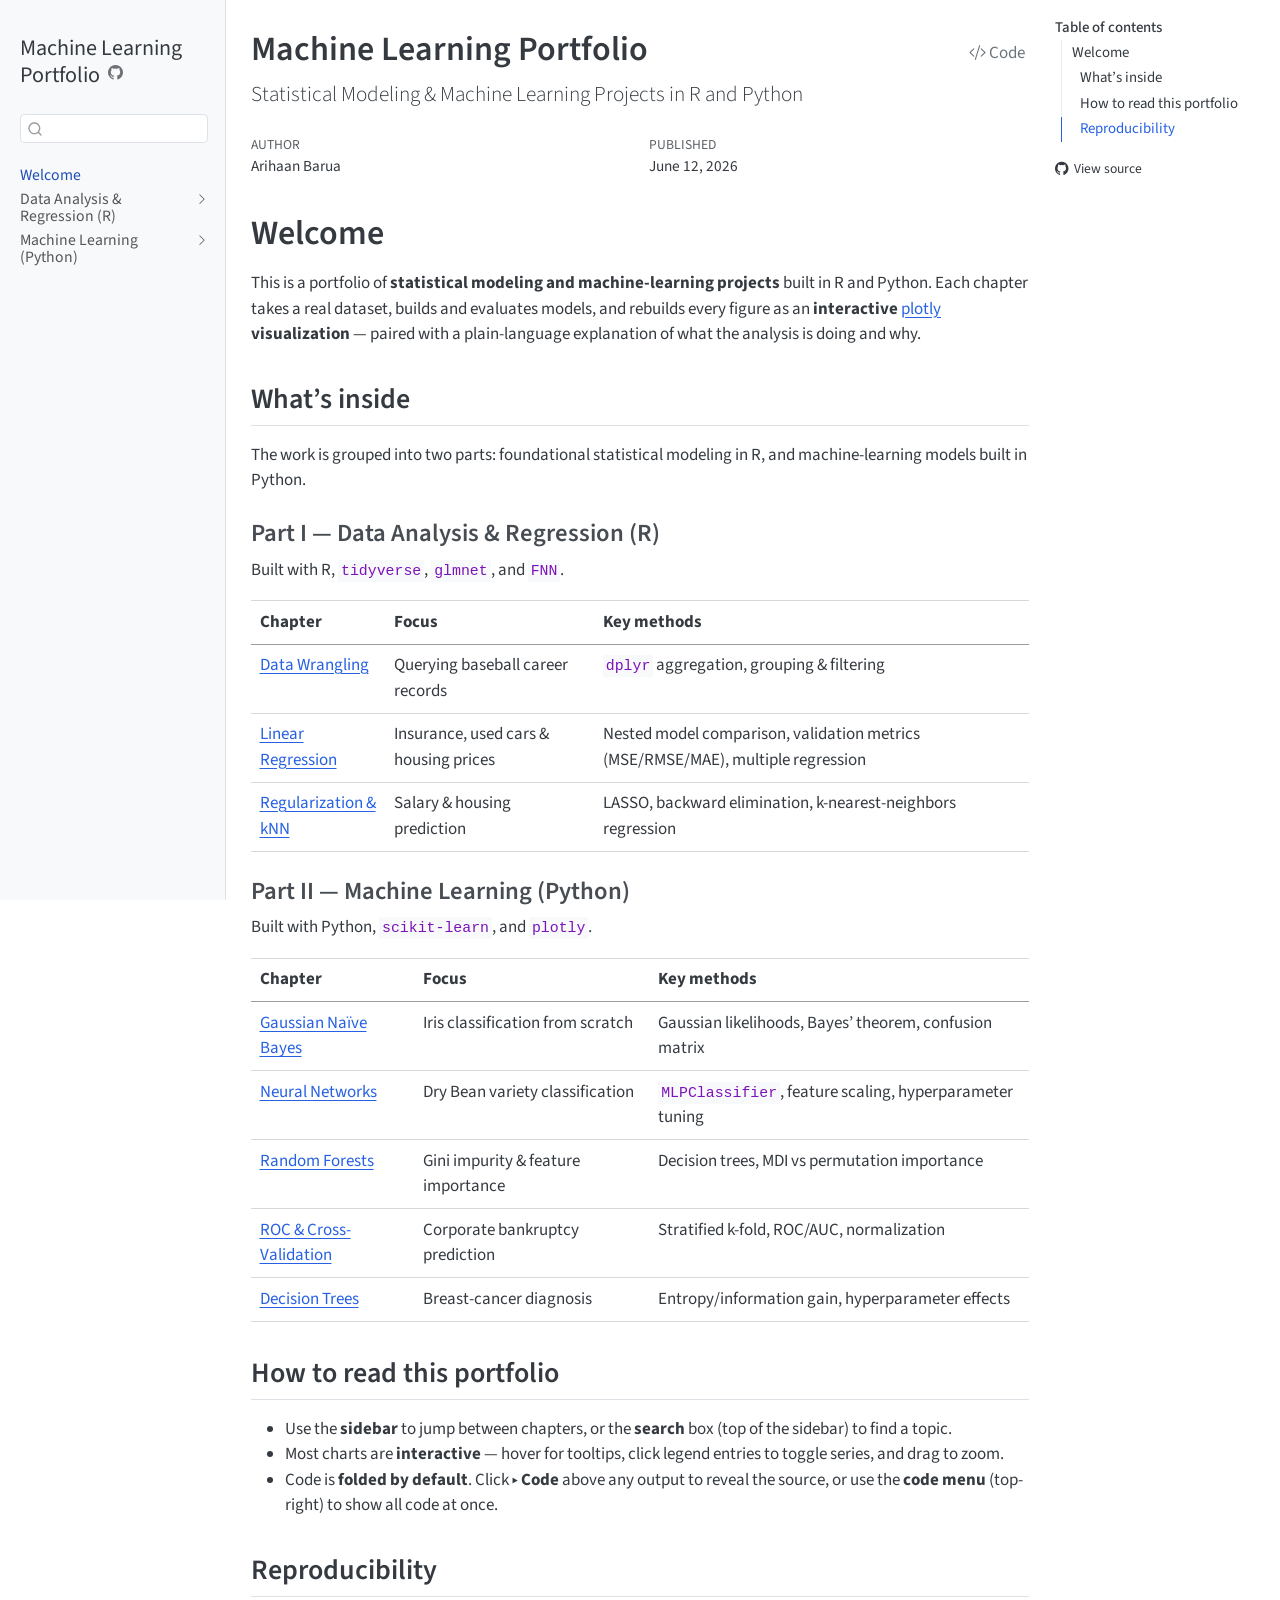
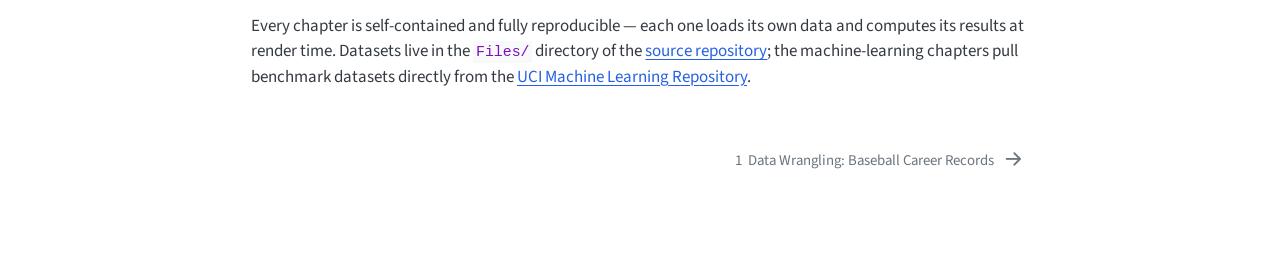
==== commit c5c86f28: "Built site for gh-pages" ====
--- a/index.html
+++ b/index.html
@@ -7,9 +7,9 @@
 <meta name="viewport" content="width=device-width, initial-scale=1.0, user-scalable=yes">
 
 <meta name="author" content="Arihaan Barua">
-<meta name="dcterms.date" content="2026-06-11">
-
-<title>STAT 380 Portfolio</title>
+<meta name="dcterms.date" content="2026-06-12">
+
+<title>Machine Learning Portfolio</title>
 <style>
 code{white-space: pre-wrap;}
 span.smallcaps{font-variant: small-caps;}
@@ -67,7 +67,7 @@
 <script src="site_libs/quarto-search/fuse.min.js"></script>
 <script src="site_libs/quarto-search/quarto-search.js"></script>
 <meta name="quarto:offset" content="./">
-<link href="./chapters/01-ps3-baseball.html" rel="next">
+<link href="./chapters/01-data-wrangling.html" rel="next">
 <script src="site_libs/quarto-html/quarto.js" type="module"></script>
 <script src="site_libs/quarto-html/tabsets/tabsets.js" type="module"></script>
 <script src="site_libs/quarto-html/popper.min.js"></script>
@@ -133,9 +133,9 @@
   <nav id="quarto-sidebar" class="sidebar collapse collapse-horizontal quarto-sidebar-collapse-item sidebar-navigation docked overflow-auto">
     <div class="pt-lg-2 mt-2 text-left sidebar-header">
     <div class="sidebar-title mb-0 py-0">
-      <a href="./">STAT 380 Portfolio</a> 
+      <a href="./">Machine Learning Portfolio</a> 
         <div class="sidebar-tools-main">
-    <a href="https://github.com/arihaanbarua/stat380-portfolio" title="Source Code" class="quarto-navigation-tool px-1" aria-label="Source Code"><i class="bi bi-github"></i></a>
+    <a href="https://github.com/arihaanbarua/machine-learning-portfolio" title="Source Code" class="quarto-navigation-tool px-1" aria-label="Source Code"><i class="bi bi-github"></i></a>
 </div>
     </div>
       </div>
@@ -155,7 +155,7 @@
         <li class="sidebar-item sidebar-item-section">
       <div class="sidebar-item-container"> 
             <a class="sidebar-item-text sidebar-link text-start collapsed" data-bs-toggle="collapse" data-bs-target="#quarto-sidebar-section-1" role="navigation" aria-expanded="false">
- <span class="menu-text">Regression &amp; Statistics (R)</span></a>
+ <span class="menu-text">Data Analysis &amp; Regression (R)</span></a>
           <a class="sidebar-item-toggle text-start collapsed" data-bs-toggle="collapse" data-bs-target="#quarto-sidebar-section-1" role="navigation" aria-expanded="false" aria-label="Toggle section">
             <i class="bi bi-chevron-right ms-2"></i>
           </a> 
@@ -163,20 +163,20 @@
       <ul id="quarto-sidebar-section-1" class="collapse list-unstyled sidebar-section depth1 ">  
           <li class="sidebar-item">
   <div class="sidebar-item-container"> 
-  <a href="./chapters/01-ps3-baseball.html" class="sidebar-item-text sidebar-link">
- <span class="menu-text"><span class="chapter-number">1</span>&nbsp; <span class="chapter-title">Problem Set 3: Baseball Records</span></span></a>
+  <a href="./chapters/01-data-wrangling.html" class="sidebar-item-text sidebar-link">
+ <span class="menu-text"><span class="chapter-number">1</span>&nbsp; <span class="chapter-title">Data Wrangling: Baseball Career Records</span></span></a>
   </div>
 </li>
           <li class="sidebar-item">
   <div class="sidebar-item-container"> 
-  <a href="./chapters/02-ps4-regression.html" class="sidebar-item-text sidebar-link">
- <span class="menu-text"><span class="chapter-number">2</span>&nbsp; <span class="chapter-title">Problem Set 4: Insurance, Used Cars &amp; NOVA Housing</span></span></a>
+  <a href="./chapters/02-linear-regression.html" class="sidebar-item-text sidebar-link">
+ <span class="menu-text"><span class="chapter-number">2</span>&nbsp; <span class="chapter-title">Linear Regression &amp; Model Selection</span></span></a>
   </div>
 </li>
           <li class="sidebar-item">
   <div class="sidebar-item-container"> 
-  <a href="./chapters/03-ps6-models.html" class="sidebar-item-text sidebar-link">
- <span class="menu-text"><span class="chapter-number">3</span>&nbsp; <span class="chapter-title">Problem Set 6: MLB Salary, kNN &amp; Housing</span></span></a>
+  <a href="./chapters/03-regularization-knn.html" class="sidebar-item-text sidebar-link">
+ <span class="menu-text"><span class="chapter-number">3</span>&nbsp; <span class="chapter-title">Regularization &amp; k-Nearest Neighbors</span></span></a>
   </div>
 </li>
       </ul>
@@ -199,25 +199,25 @@
           <li class="sidebar-item">
   <div class="sidebar-item-container"> 
   <a href="./chapters/05-neural-network.html" class="sidebar-item-text sidebar-link">
- <span class="menu-text"><span class="chapter-number">5</span>&nbsp; <span class="chapter-title">Neural Network — Dry Bean Classification</span></span></a>
+ <span class="menu-text"><span class="chapter-number">5</span>&nbsp; <span class="chapter-title">Neural Networks: Bean Variety Classification</span></span></a>
   </div>
 </li>
           <li class="sidebar-item">
   <div class="sidebar-item-container"> 
   <a href="./chapters/06-random-forest.html" class="sidebar-item-text sidebar-link">
- <span class="menu-text"><span class="chapter-number">6</span>&nbsp; <span class="chapter-title">Random Forest — Gini &amp; Feature Importance</span></span></a>
+ <span class="menu-text"><span class="chapter-number">6</span>&nbsp; <span class="chapter-title">Random Forests &amp; Feature Importance</span></span></a>
   </div>
 </li>
           <li class="sidebar-item">
   <div class="sidebar-item-container"> 
   <a href="./chapters/07-roc-kfold.html" class="sidebar-item-text sidebar-link">
- <span class="menu-text"><span class="chapter-number">7</span>&nbsp; <span class="chapter-title">ROC Curves &amp; K-Fold Cross-Validation</span></span></a>
+ <span class="menu-text"><span class="chapter-number">7</span>&nbsp; <span class="chapter-title">ROC Curves &amp; Cross-Validation</span></span></a>
   </div>
 </li>
           <li class="sidebar-item">
   <div class="sidebar-item-container"> 
   <a href="./chapters/08-decision-trees.html" class="sidebar-item-text sidebar-link">
- <span class="menu-text"><span class="chapter-number">8</span>&nbsp; <span class="chapter-title">Decision Trees — Medical Diagnosis</span></span></a>
+ <span class="menu-text"><span class="chapter-number">8</span>&nbsp; <span class="chapter-title">Decision Trees: Medical Diagnosis</span></span></a>
   </div>
 </li>
       </ul>
@@ -236,22 +236,22 @@
   <ul class="collapse">
   <li><a href="#whats-inside" id="toc-whats-inside" class="nav-link" data-scroll-target="#whats-inside">What’s inside</a>
   <ul class="collapse">
-  <li><a href="#part-i-regression-statistics-r" id="toc-part-i-regression-statistics-r" class="nav-link" data-scroll-target="#part-i-regression-statistics-r">Part I — Regression &amp; Statistics (R)</a></li>
+  <li><a href="#part-i-data-analysis-regression-r" id="toc-part-i-data-analysis-regression-r" class="nav-link" data-scroll-target="#part-i-data-analysis-regression-r">Part I — Data Analysis &amp; Regression (R)</a></li>
   <li><a href="#part-ii-machine-learning-python" id="toc-part-ii-machine-learning-python" class="nav-link" data-scroll-target="#part-ii-machine-learning-python">Part II — Machine Learning (Python)</a></li>
   </ul></li>
-  <li><a href="#how-to-read-this-book" id="toc-how-to-read-this-book" class="nav-link" data-scroll-target="#how-to-read-this-book">How to read this book</a></li>
+  <li><a href="#how-to-read-this-portfolio" id="toc-how-to-read-this-portfolio" class="nav-link" data-scroll-target="#how-to-read-this-portfolio">How to read this portfolio</a></li>
   <li><a href="#reproducibility" id="toc-reproducibility" class="nav-link" data-scroll-target="#reproducibility">Reproducibility</a></li>
   </ul></li>
   </ul>
-<div class="toc-actions"><ul><li><a href="https://github.com/arihaanbarua/stat380-portfolio/blob/main/index.qmd" class="toc-action"><i class="bi bi-github"></i>View source</a></li></ul></div></nav>
+<div class="toc-actions"><ul><li><a href="https://github.com/arihaanbarua/machine-learning-portfolio/blob/main/index.qmd" class="toc-action"><i class="bi bi-github"></i>View source</a></li></ul></div></nav>
     </div>
 <!-- main -->
 <main class="content" id="quarto-document-content">
 
 <header id="title-block-header" class="quarto-title-block default">
 <div class="quarto-title">
-<div class="quarto-title-block"><div><h1 class="title">STAT 380 Portfolio</h1><button type="button" class="btn code-tools-button" id="quarto-code-tools-source"><i class="bi"></i> Code</button></div></div>
-<p class="subtitle lead">Statistical Modeling &amp; Machine Learning</p>
+<div class="quarto-title-block"><div><h1 class="title">Machine Learning Portfolio</h1><button type="button" class="btn code-tools-button" id="quarto-code-tools-source"><i class="bi"></i> Code</button></div></div>
+<p class="subtitle lead">Statistical Modeling &amp; Machine Learning Projects in R and Python</p>
 </div>
 
 
@@ -268,7 +268,7 @@
     <div>
     <div class="quarto-title-meta-heading">Published</div>
     <div class="quarto-title-meta-contents">
-      <p class="date">June 11, 2026</p>
+      <p class="date">June 12, 2026</p>
     </div>
   </div>
   
@@ -282,35 +282,35 @@
 
 <section id="welcome" class="level1 unnumbered">
 <h1 class="unnumbered">Welcome</h1>
-<p>This book is a portfolio of my work for <strong>STAT 380 — Data Science</strong> at Penn State. It collects three problem sets and five machine-learning assignments into a single, navigable reference, with every figure rebuilt as an <strong>interactive <a href="https://plotly.com/">plotly</a> visualization</strong> and accompanied by a plain-language explanation of what the analysis is doing and why.</p>
+<p>This is a portfolio of <strong>statistical modeling and machine-learning projects</strong> built in R and Python. Each chapter takes a real dataset, builds and evaluates models, and rebuilds every figure as an <strong>interactive <a href="https://plotly.com/">plotly</a> visualization</strong> — paired with a plain-language explanation of what the analysis is doing and why.</p>
 <section id="whats-inside" class="level2">
 <h2 class="anchored" data-anchor-id="whats-inside">What’s inside</h2>
-<p>The portfolio is organized into two parts.</p>
-<section id="part-i-regression-statistics-r" class="level3">
-<h3 class="anchored" data-anchor-id="part-i-regression-statistics-r">Part I — Regression &amp; Statistics (R)</h3>
+<p>The work is grouped into two parts: foundational statistical modeling in R, and machine-learning models built in Python.</p>
+<section id="part-i-data-analysis-regression-r" class="level3">
+<h3 class="anchored" data-anchor-id="part-i-data-analysis-regression-r">Part I — Data Analysis &amp; Regression (R)</h3>
 <p>Built with R, <code>tidyverse</code>, <code>glmnet</code>, and <code>FNN</code>.</p>
 <table class="caption-top table">
 <thead>
 <tr class="header">
 <th>Chapter</th>
-<th>Topic</th>
+<th>Focus</th>
 <th>Key methods</th>
 </tr>
 </thead>
 <tbody>
 <tr class="odd">
-<td><a href="./chapters/01-ps3-baseball.html">Problem Set 3</a></td>
-<td>Baseball career records</td>
+<td><a href="./chapters/01-data-wrangling.html">Data Wrangling</a></td>
+<td>Querying baseball career records</td>
 <td><code>dplyr</code> aggregation, grouping &amp; filtering</td>
 </tr>
 <tr class="even">
-<td><a href="./chapters/02-ps4-regression.html">Problem Set 4</a></td>
-<td>Insurance, used cars &amp; NOVA housing</td>
+<td><a href="./chapters/02-linear-regression.html">Linear Regression</a></td>
+<td>Insurance, used cars &amp; housing prices</td>
 <td>Nested model comparison, validation metrics (MSE/RMSE/MAE), multiple regression</td>
 </tr>
 <tr class="odd">
-<td><a href="./chapters/03-ps6-models.html">Problem Set 6</a></td>
-<td>MLB salary, kNN &amp; housing</td>
+<td><a href="./chapters/03-regularization-knn.html">Regularization &amp; kNN</a></td>
+<td>Salary &amp; housing prediction</td>
 <td>LASSO, backward elimination, k-nearest-neighbors regression</td>
 </tr>
 </tbody>
@@ -323,7 +323,7 @@
 <thead>
 <tr class="header">
 <th>Chapter</th>
-<th>Topic</th>
+<th>Focus</th>
 <th>Key methods</th>
 </tr>
 </thead>
@@ -334,31 +334,31 @@
 <td>Gaussian likelihoods, Bayes’ theorem, confusion matrix</td>
 </tr>
 <tr class="even">
-<td><a href="./chapters/05-neural-network.html">Neural Network</a></td>
-<td>Dry Bean classification</td>
+<td><a href="./chapters/05-neural-network.html">Neural Networks</a></td>
+<td>Dry Bean variety classification</td>
 <td><code>MLPClassifier</code>, feature scaling, hyperparameter tuning</td>
 </tr>
 <tr class="odd">
-<td><a href="./chapters/06-random-forest.html">Random Forest</a></td>
+<td><a href="./chapters/06-random-forest.html">Random Forests</a></td>
 <td>Gini impurity &amp; feature importance</td>
 <td>Decision trees, MDI vs permutation importance</td>
 </tr>
 <tr class="even">
-<td><a href="./chapters/07-roc-kfold.html">ROC &amp; K-Fold</a></td>
-<td>Bankruptcy prediction</td>
-<td>Stratified cross-validation, ROC/AUC, normalization</td>
+<td><a href="./chapters/07-roc-kfold.html">ROC &amp; Cross-Validation</a></td>
+<td>Corporate bankruptcy prediction</td>
+<td>Stratified k-fold, ROC/AUC, normalization</td>
 </tr>
 <tr class="odd">
 <td><a href="./chapters/08-decision-trees.html">Decision Trees</a></td>
-<td>Breast cancer diagnosis</td>
+<td>Breast-cancer diagnosis</td>
 <td>Entropy/information gain, hyperparameter effects</td>
 </tr>
 </tbody>
 </table>
 </section>
 </section>
-<section id="how-to-read-this-book" class="level2">
-<h2 class="anchored" data-anchor-id="how-to-read-this-book">How to read this book</h2>
+<section id="how-to-read-this-portfolio" class="level2">
+<h2 class="anchored" data-anchor-id="how-to-read-this-portfolio">How to read this portfolio</h2>
 <ul>
 <li>Use the <strong>sidebar</strong> to jump between chapters, or the <strong>search</strong> box (top of the sidebar) to find a topic.</li>
 <li>Most charts are <strong>interactive</strong> — hover for tooltips, click legend entries to toggle series, and drag to zoom.</li>
@@ -367,20 +367,7 @@
 </section>
 <section id="reproducibility" class="level2">
 <h2 class="anchored" data-anchor-id="reproducibility">Reproducibility</h2>
-<p>Every chapter is self-contained and fully reproducible — each one loads its own data and computes its results at render time. Datasets live in the <code>Files/</code> directory of the <a href="https://github.com/arihaanbarua/stat380-portfolio">source repository</a>; the machine-learning chapters pull benchmark datasets directly from the <a href="https://archive.ics.uci.edu/">UCI Machine Learning Repository</a>.</p>
-<div class="callout callout-style-default callout-note callout-titled">
-<div class="callout-header d-flex align-content-center">
-<div class="callout-icon-container">
-<i class="callout-icon"></i>
-</div>
-<div class="callout-title-container flex-fill">
-Note
-</div>
-</div>
-<div class="callout-body-container callout-body">
-<p>This portfolio was reorganized from a single Quarto dashboard into a multi-chapter book for easier navigation and maintenance. The original problem-set submissions (notebooks, PDFs, and source <code>.qmd</code> files) are preserved in the <code>Files/</code> directory.</p>
-</div>
-</div>
+<p>Every chapter is self-contained and fully reproducible — each one loads its own data and computes its results at render time. Datasets live in the <code>Files/</code> directory of the <a href="https://github.com/arihaanbarua/machine-learning-portfolio">source repository</a>; the machine-learning chapters pull benchmark datasets directly from the <a href="https://archive.ics.uci.edu/">UCI Machine Learning Repository</a>.</p>
 
 
 <!-- -->
@@ -512,7 +499,7 @@
     }
       var localhostRegex = new RegExp(/^(?:http|https):\/\/localhost\:?[0-9]*\//);
       var mailtoRegex = new RegExp(/^mailto:/);
-        var filterRegex = new RegExp('/' + window.location.host + '/');
+        var filterRegex = new RegExp("https:\/\/arihaanbarua\.github\.io\/machine-learning-portfolio\/");
       var isInternal = (href) => {
           return filterRegex.test(href) || localhostRegex.test(href) || mailtoRegex.test(href);
       }
@@ -843,42 +830,42 @@
   <div class="nav-page nav-page-previous">
   </div>
   <div class="nav-page nav-page-next">
-      <a href="./chapters/01-ps3-baseball.html" class="pagination-link" aria-label="Problem Set 3: Baseball Records">
-        <span class="nav-page-text"><span class="chapter-number">1</span>&nbsp; <span class="chapter-title">Problem Set 3: Baseball Records</span></span> <i class="bi bi-arrow-right-short"></i>
+      <a href="./chapters/01-data-wrangling.html" class="pagination-link" aria-label="Data Wrangling: Baseball Career Records">
+        <span class="nav-page-text"><span class="chapter-number">1</span>&nbsp; <span class="chapter-title">Data Wrangling: Baseball Career Records</span></span> <i class="bi bi-arrow-right-short"></i>
       </a>
   </div>
 </nav><div class="modal fade" id="quarto-embedded-source-code-modal" tabindex="-1" aria-labelledby="quarto-embedded-source-code-modal-label" aria-hidden="true"><div class="modal-dialog modal-dialog-scrollable"><div class="modal-content"><div class="modal-header"><h5 class="modal-title" id="quarto-embedded-source-code-modal-label">Source Code</h5><button class="btn-close" data-bs-dismiss="modal"></button></div><div class="modal-body"><div class="">
 <div class="sourceCode" id="cb1" data-shortcodes="false"><pre class="sourceCode markdown code-with-copy"><code class="sourceCode markdown"><span id="cb1-1"><a href="#cb1-1" aria-hidden="true" tabindex="-1"></a><span class="fu"># Welcome {.unnumbered}</span></span>
 <span id="cb1-2"><a href="#cb1-2" aria-hidden="true" tabindex="-1"></a></span>
-<span id="cb1-3"><a href="#cb1-3" aria-hidden="true" tabindex="-1"></a>This book is a portfolio of my work for **STAT 380 — Data Science** at Penn State. It collects three problem sets and five machine-learning assignments into a single, navigable reference, with every figure rebuilt as an **interactive [plotly](https://plotly.com/) visualization** and accompanied by a plain-language explanation of what the analysis is doing and why.</span>
+<span id="cb1-3"><a href="#cb1-3" aria-hidden="true" tabindex="-1"></a>This is a portfolio of **statistical modeling and machine-learning projects** built in R and Python. Each chapter takes a real dataset, builds and evaluates models, and rebuilds every figure as an **interactive [plotly](https://plotly.com/) visualization** — paired with a plain-language explanation of what the analysis is doing and why.</span>
 <span id="cb1-4"><a href="#cb1-4" aria-hidden="true" tabindex="-1"></a></span>
 <span id="cb1-5"><a href="#cb1-5" aria-hidden="true" tabindex="-1"></a><span class="fu">## What's inside</span></span>
 <span id="cb1-6"><a href="#cb1-6" aria-hidden="true" tabindex="-1"></a></span>
-<span id="cb1-7"><a href="#cb1-7" aria-hidden="true" tabindex="-1"></a>The portfolio is organized into two parts.</span>
+<span id="cb1-7"><a href="#cb1-7" aria-hidden="true" tabindex="-1"></a>The work is grouped into two parts: foundational statistical modeling in R, and machine-learning models built in Python.</span>
 <span id="cb1-8"><a href="#cb1-8" aria-hidden="true" tabindex="-1"></a></span>
-<span id="cb1-9"><a href="#cb1-9" aria-hidden="true" tabindex="-1"></a><span class="fu">### Part I — Regression &amp; Statistics (R)</span></span>
+<span id="cb1-9"><a href="#cb1-9" aria-hidden="true" tabindex="-1"></a><span class="fu">### Part I — Data Analysis &amp; Regression (R)</span></span>
 <span id="cb1-10"><a href="#cb1-10" aria-hidden="true" tabindex="-1"></a></span>
 <span id="cb1-11"><a href="#cb1-11" aria-hidden="true" tabindex="-1"></a>Built with R, <span class="in">`tidyverse`</span>, <span class="in">`glmnet`</span>, and <span class="in">`FNN`</span>.</span>
 <span id="cb1-12"><a href="#cb1-12" aria-hidden="true" tabindex="-1"></a></span>
-<span id="cb1-13"><a href="#cb1-13" aria-hidden="true" tabindex="-1"></a><span class="pp">|</span> Chapter <span class="pp">|</span> Topic <span class="pp">|</span> Key methods <span class="pp">|</span></span>
+<span id="cb1-13"><a href="#cb1-13" aria-hidden="true" tabindex="-1"></a><span class="pp">|</span> Chapter <span class="pp">|</span> Focus <span class="pp">|</span> Key methods <span class="pp">|</span></span>
 <span id="cb1-14"><a href="#cb1-14" aria-hidden="true" tabindex="-1"></a><span class="pp">|---|---|---|</span></span>
-<span id="cb1-15"><a href="#cb1-15" aria-hidden="true" tabindex="-1"></a><span class="pp">|</span> <span class="co">[</span><span class="ot">Problem Set 3</span><span class="co">](chapters/01-ps3-baseball.qmd)</span> <span class="pp">|</span> Baseball career records <span class="pp">|</span> <span class="in">`dplyr`</span> aggregation, grouping &amp; filtering <span class="pp">|</span></span>
-<span id="cb1-16"><a href="#cb1-16" aria-hidden="true" tabindex="-1"></a><span class="pp">|</span> <span class="co">[</span><span class="ot">Problem Set 4</span><span class="co">](chapters/02-ps4-regression.qmd)</span> <span class="pp">|</span> Insurance, used cars &amp; NOVA housing <span class="pp">|</span> Nested model comparison, validation metrics (MSE/RMSE/MAE), multiple regression <span class="pp">|</span></span>
-<span id="cb1-17"><a href="#cb1-17" aria-hidden="true" tabindex="-1"></a><span class="pp">|</span> <span class="co">[</span><span class="ot">Problem Set 6</span><span class="co">](chapters/03-ps6-models.qmd)</span> <span class="pp">|</span> MLB salary, kNN &amp; housing <span class="pp">|</span> LASSO, backward elimination, k-nearest-neighbors regression <span class="pp">|</span></span>
+<span id="cb1-15"><a href="#cb1-15" aria-hidden="true" tabindex="-1"></a><span class="pp">|</span> <span class="co">[</span><span class="ot">Data Wrangling</span><span class="co">](chapters/01-data-wrangling.qmd)</span> <span class="pp">|</span> Querying baseball career records <span class="pp">|</span> <span class="in">`dplyr`</span> aggregation, grouping &amp; filtering <span class="pp">|</span></span>
+<span id="cb1-16"><a href="#cb1-16" aria-hidden="true" tabindex="-1"></a><span class="pp">|</span> <span class="co">[</span><span class="ot">Linear Regression</span><span class="co">](chapters/02-linear-regression.qmd)</span> <span class="pp">|</span> Insurance, used cars &amp; housing prices <span class="pp">|</span> Nested model comparison, validation metrics (MSE/RMSE/MAE), multiple regression <span class="pp">|</span></span>
+<span id="cb1-17"><a href="#cb1-17" aria-hidden="true" tabindex="-1"></a><span class="pp">|</span> <span class="co">[</span><span class="ot">Regularization &amp; kNN</span><span class="co">](chapters/03-regularization-knn.qmd)</span> <span class="pp">|</span> Salary &amp; housing prediction <span class="pp">|</span> LASSO, backward elimination, k-nearest-neighbors regression <span class="pp">|</span></span>
 <span id="cb1-18"><a href="#cb1-18" aria-hidden="true" tabindex="-1"></a></span>
 <span id="cb1-19"><a href="#cb1-19" aria-hidden="true" tabindex="-1"></a><span class="fu">### Part II — Machine Learning (Python)</span></span>
 <span id="cb1-20"><a href="#cb1-20" aria-hidden="true" tabindex="-1"></a></span>
 <span id="cb1-21"><a href="#cb1-21" aria-hidden="true" tabindex="-1"></a>Built with Python, <span class="in">`scikit-learn`</span>, and <span class="in">`plotly`</span>.</span>
 <span id="cb1-22"><a href="#cb1-22" aria-hidden="true" tabindex="-1"></a></span>
-<span id="cb1-23"><a href="#cb1-23" aria-hidden="true" tabindex="-1"></a><span class="pp">|</span> Chapter <span class="pp">|</span> Topic <span class="pp">|</span> Key methods <span class="pp">|</span></span>
+<span id="cb1-23"><a href="#cb1-23" aria-hidden="true" tabindex="-1"></a><span class="pp">|</span> Chapter <span class="pp">|</span> Focus <span class="pp">|</span> Key methods <span class="pp">|</span></span>
 <span id="cb1-24"><a href="#cb1-24" aria-hidden="true" tabindex="-1"></a><span class="pp">|---|---|---|</span></span>
 <span id="cb1-25"><a href="#cb1-25" aria-hidden="true" tabindex="-1"></a><span class="pp">|</span> <span class="co">[</span><span class="ot">Gaussian Naïve Bayes</span><span class="co">](chapters/04-naive-bayes.qmd)</span> <span class="pp">|</span> Iris classification from scratch <span class="pp">|</span> Gaussian likelihoods, Bayes' theorem, confusion matrix <span class="pp">|</span></span>
-<span id="cb1-26"><a href="#cb1-26" aria-hidden="true" tabindex="-1"></a><span class="pp">|</span> <span class="co">[</span><span class="ot">Neural Network</span><span class="co">](chapters/05-neural-network.qmd)</span> <span class="pp">|</span> Dry Bean classification <span class="pp">|</span> <span class="in">`MLPClassifier`</span>, feature scaling, hyperparameter tuning <span class="pp">|</span></span>
-<span id="cb1-27"><a href="#cb1-27" aria-hidden="true" tabindex="-1"></a><span class="pp">|</span> <span class="co">[</span><span class="ot">Random Forest</span><span class="co">](chapters/06-random-forest.qmd)</span> <span class="pp">|</span> Gini impurity &amp; feature importance <span class="pp">|</span> Decision trees, MDI vs permutation importance <span class="pp">|</span></span>
-<span id="cb1-28"><a href="#cb1-28" aria-hidden="true" tabindex="-1"></a><span class="pp">|</span> <span class="co">[</span><span class="ot">ROC &amp; K-Fold</span><span class="co">](chapters/07-roc-kfold.qmd)</span> <span class="pp">|</span> Bankruptcy prediction <span class="pp">|</span> Stratified cross-validation, ROC/AUC, normalization <span class="pp">|</span></span>
-<span id="cb1-29"><a href="#cb1-29" aria-hidden="true" tabindex="-1"></a><span class="pp">|</span> <span class="co">[</span><span class="ot">Decision Trees</span><span class="co">](chapters/08-decision-trees.qmd)</span> <span class="pp">|</span> Breast cancer diagnosis <span class="pp">|</span> Entropy/information gain, hyperparameter effects <span class="pp">|</span></span>
+<span id="cb1-26"><a href="#cb1-26" aria-hidden="true" tabindex="-1"></a><span class="pp">|</span> <span class="co">[</span><span class="ot">Neural Networks</span><span class="co">](chapters/05-neural-network.qmd)</span> <span class="pp">|</span> Dry Bean variety classification <span class="pp">|</span> <span class="in">`MLPClassifier`</span>, feature scaling, hyperparameter tuning <span class="pp">|</span></span>
+<span id="cb1-27"><a href="#cb1-27" aria-hidden="true" tabindex="-1"></a><span class="pp">|</span> <span class="co">[</span><span class="ot">Random Forests</span><span class="co">](chapters/06-random-forest.qmd)</span> <span class="pp">|</span> Gini impurity &amp; feature importance <span class="pp">|</span> Decision trees, MDI vs permutation importance <span class="pp">|</span></span>
+<span id="cb1-28"><a href="#cb1-28" aria-hidden="true" tabindex="-1"></a><span class="pp">|</span> <span class="co">[</span><span class="ot">ROC &amp; Cross-Validation</span><span class="co">](chapters/07-roc-kfold.qmd)</span> <span class="pp">|</span> Corporate bankruptcy prediction <span class="pp">|</span> Stratified k-fold, ROC/AUC, normalization <span class="pp">|</span></span>
+<span id="cb1-29"><a href="#cb1-29" aria-hidden="true" tabindex="-1"></a><span class="pp">|</span> <span class="co">[</span><span class="ot">Decision Trees</span><span class="co">](chapters/08-decision-trees.qmd)</span> <span class="pp">|</span> Breast-cancer diagnosis <span class="pp">|</span> Entropy/information gain, hyperparameter effects <span class="pp">|</span></span>
 <span id="cb1-30"><a href="#cb1-30" aria-hidden="true" tabindex="-1"></a></span>
-<span id="cb1-31"><a href="#cb1-31" aria-hidden="true" tabindex="-1"></a><span class="fu">## How to read this book</span></span>
+<span id="cb1-31"><a href="#cb1-31" aria-hidden="true" tabindex="-1"></a><span class="fu">## How to read this portfolio</span></span>
 <span id="cb1-32"><a href="#cb1-32" aria-hidden="true" tabindex="-1"></a></span>
 <span id="cb1-33"><a href="#cb1-33" aria-hidden="true" tabindex="-1"></a><span class="ss">- </span>Use the **sidebar** to jump between chapters, or the **search** box (top of the sidebar) to find a topic.</span>
 <span id="cb1-34"><a href="#cb1-34" aria-hidden="true" tabindex="-1"></a><span class="ss">- </span>Most charts are **interactive** — hover for tooltips, click legend entries to toggle series, and drag to zoom.</span>
@@ -886,15 +873,11 @@
 <span id="cb1-36"><a href="#cb1-36" aria-hidden="true" tabindex="-1"></a></span>
 <span id="cb1-37"><a href="#cb1-37" aria-hidden="true" tabindex="-1"></a><span class="fu">## Reproducibility</span></span>
 <span id="cb1-38"><a href="#cb1-38" aria-hidden="true" tabindex="-1"></a></span>
-<span id="cb1-39"><a href="#cb1-39" aria-hidden="true" tabindex="-1"></a>Every chapter is self-contained and fully reproducible — each one loads its own data and computes its results at render time. Datasets live in the <span class="in">`Files/`</span> directory of the <span class="co">[</span><span class="ot">source repository</span><span class="co">](https://github.com/arihaanbarua/stat380-portfolio)</span>; the machine-learning chapters pull benchmark datasets directly from the <span class="co">[</span><span class="ot">UCI Machine Learning Repository</span><span class="co">](https://archive.ics.uci.edu/)</span>.</span>
-<span id="cb1-40"><a href="#cb1-40" aria-hidden="true" tabindex="-1"></a></span>
-<span id="cb1-41"><a href="#cb1-41" aria-hidden="true" tabindex="-1"></a>::: {.callout-note}</span>
-<span id="cb1-42"><a href="#cb1-42" aria-hidden="true" tabindex="-1"></a>This portfolio was reorganized from a single Quarto dashboard into a multi-chapter book for easier navigation and maintenance. The original problem-set submissions (notebooks, PDFs, and source <span class="in">`.qmd`</span> files) are preserved in the <span class="in">`Files/`</span> directory.</span>
-<span id="cb1-43"><a href="#cb1-43" aria-hidden="true" tabindex="-1"></a>:::</span></code><button title="Copy to Clipboard" class="code-copy-button" data-in-quarto-modal=""><i class="bi"></i></button></pre></div>
+<span id="cb1-39"><a href="#cb1-39" aria-hidden="true" tabindex="-1"></a>Every chapter is self-contained and fully reproducible — each one loads its own data and computes its results at render time. Datasets live in the <span class="in">`Files/`</span> directory of the <span class="co">[</span><span class="ot">source repository</span><span class="co">](https://github.com/arihaanbarua/machine-learning-portfolio)</span>; the machine-learning chapters pull benchmark datasets directly from the <span class="co">[</span><span class="ot">UCI Machine Learning Repository</span><span class="co">](https://archive.ics.uci.edu/)</span>.</span></code><button title="Copy to Clipboard" class="code-copy-button" data-in-quarto-modal=""><i class="bi"></i></button></pre></div>
 </div></div></div></div></div>
 </div> <!-- /content -->
 
 
 
 
-<footer class="footer"><div class="nav-footer"><div class="nav-footer-center"><div class="toc-actions d-sm-block d-md-none"><ul><li><a href="https://github.com/arihaanbarua/stat380-portfolio/blob/main/index.qmd" class="toc-action"><i class="bi bi-github"></i>View source</a></li></ul></div></div></div></footer></body></html>+<footer class="footer"><div class="nav-footer"><div class="nav-footer-center"><div class="toc-actions d-sm-block d-md-none"><ul><li><a href="https://github.com/arihaanbarua/machine-learning-portfolio/blob/main/index.qmd" class="toc-action"><i class="bi bi-github"></i>View source</a></li></ul></div></div></div></footer></body></html>
